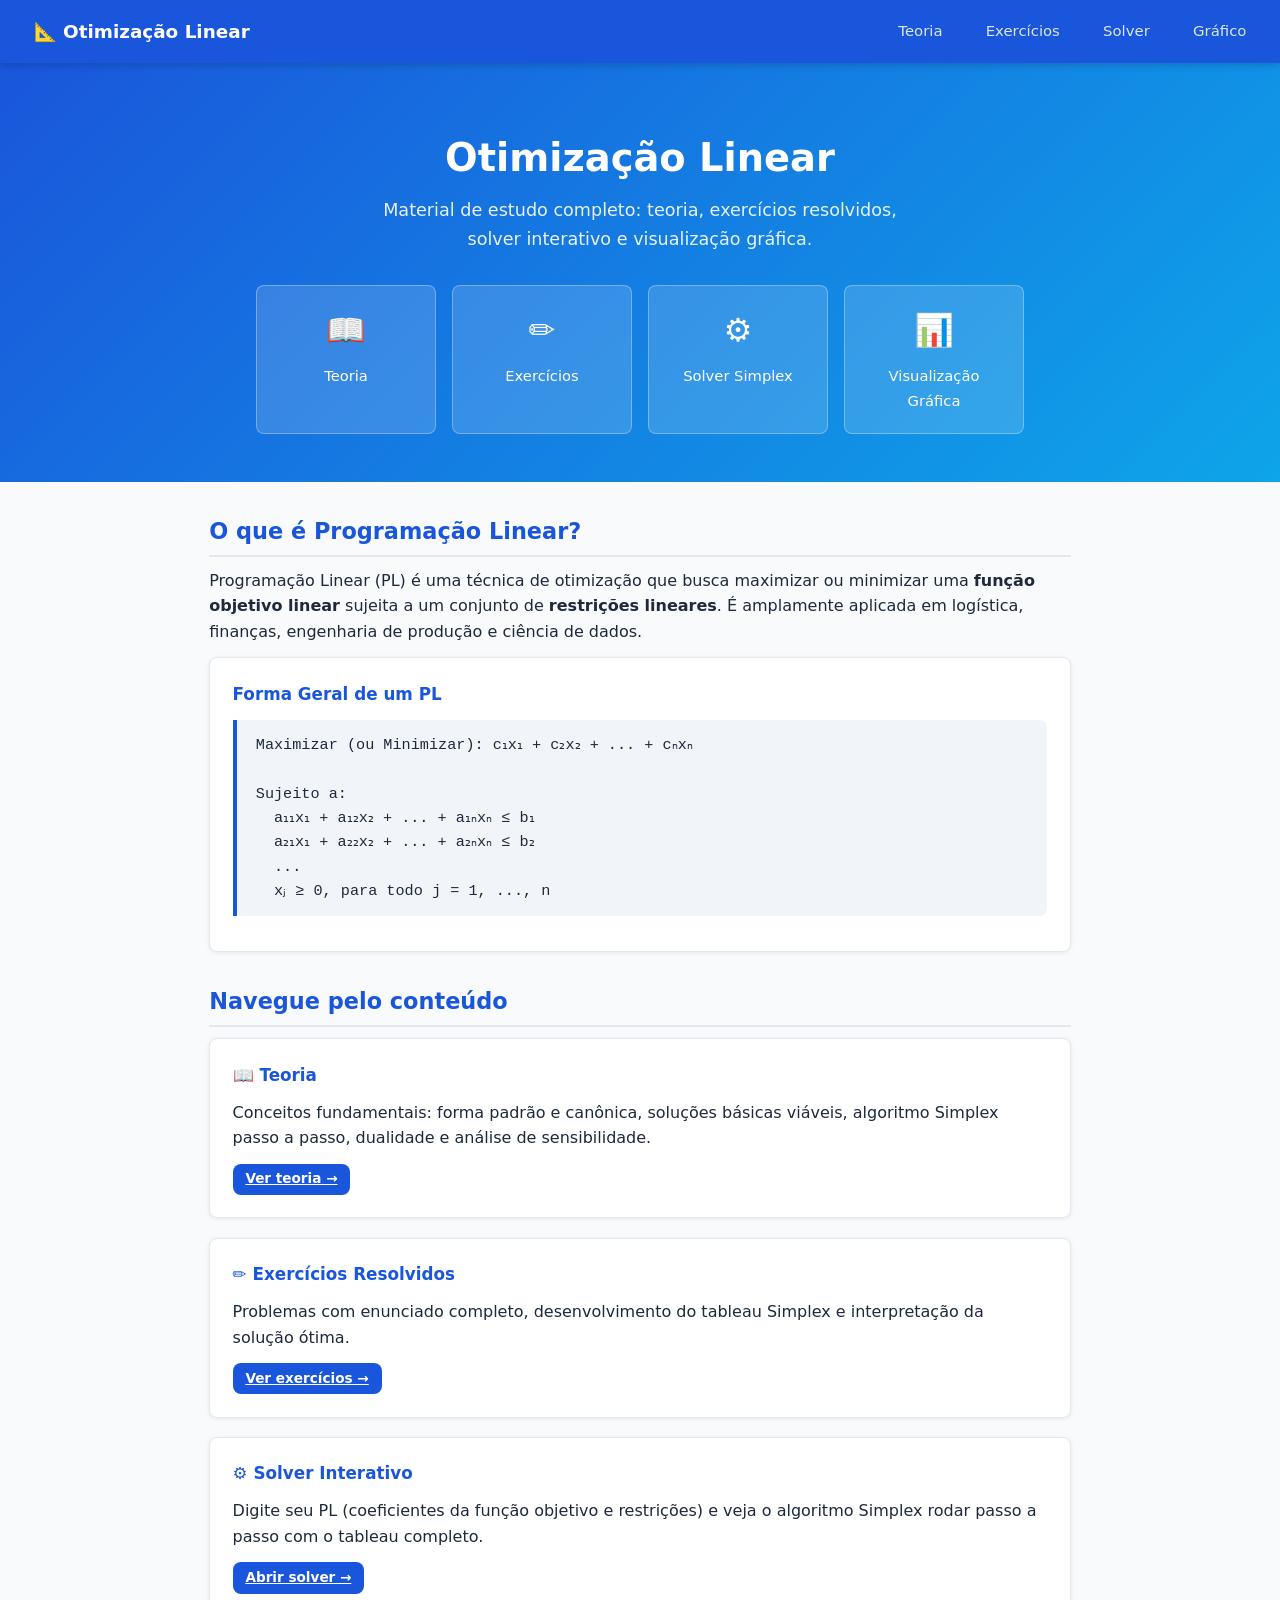
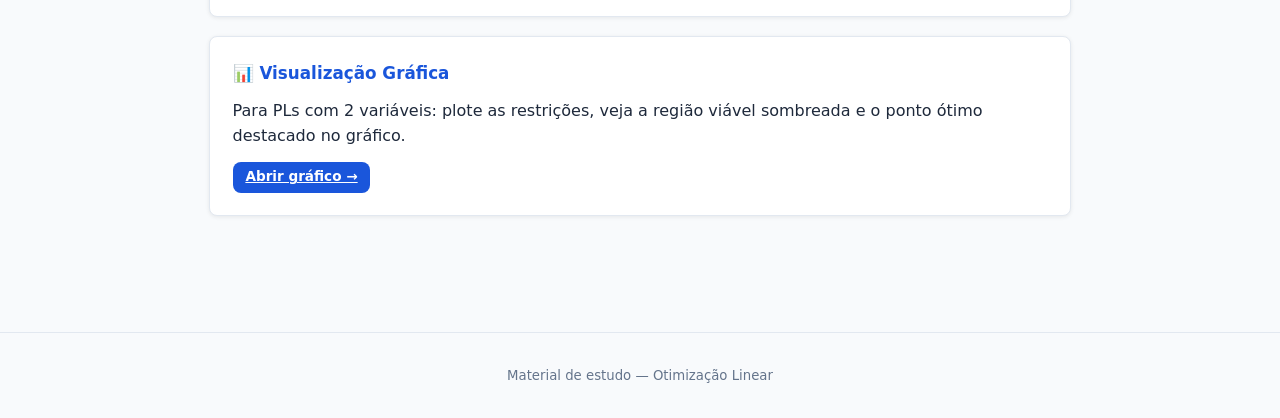
==== index.html @ d94a3b40 "feat: site inicial de Otimizacao Linear - index.html: pagina inicial com navegacao - teoria.html: te" ====
<!DOCTYPE html>
<html lang="pt-BR">
<head>
  <meta charset="UTF-8">
  <meta name="viewport" content="width=device-width, initial-scale=1.0">
  <title>Otimização Linear</title>
  <link rel="stylesheet" href="style.css">
</head>
<body>

<nav>
  <a href="index.html" class="brand">📐 Otimização Linear</a>
  <a href="teoria.html">Teoria</a>
  <a href="exercicios.html">Exercícios</a>
  <a href="solver.html">Solver</a>
  <a href="grafico.html">Gráfico</a>
</nav>

<div class="hero">
  <h1>Otimização Linear</h1>
  <p>Material de estudo completo: teoria, exercícios resolvidos, solver interativo e visualização gráfica.</p>

  <div class="hero-cards">
    <a href="teoria.html" class="hero-card">
      <span class="icon">📖</span>
      <span>Teoria</span>
    </a>
    <a href="exercicios.html" class="hero-card">
      <span class="icon">✏️</span>
      <span>Exercícios</span>
    </a>
    <a href="solver.html" class="hero-card">
      <span class="icon">⚙️</span>
      <span>Solver Simplex</span>
    </a>
    <a href="grafico.html" class="hero-card">
      <span class="icon">📊</span>
      <span>Visualização Gráfica</span>
    </a>
  </div>
</div>

<main>
  <h2>O que é Programação Linear?</h2>
  <p>
    Programação Linear (PL) é uma técnica de otimização que busca maximizar ou minimizar uma
    <strong>função objetivo linear</strong> sujeita a um conjunto de <strong>restrições lineares</strong>.
    É amplamente aplicada em logística, finanças, engenharia de produção e ciência de dados.
  </p>

  <div class="card">
    <div class="card-title">Forma Geral de um PL</div>
    <div class="math-block">
      Maximizar (ou Minimizar):  c₁x₁ + c₂x₂ + ... + cₙxₙ<br><br>
      Sujeito a:<br>
      &nbsp;&nbsp;a₁₁x₁ + a₁₂x₂ + ... + a₁ₙxₙ ≤ b₁<br>
      &nbsp;&nbsp;a₂₁x₁ + a₂₂x₂ + ... + a₂ₙxₙ ≤ b₂<br>
      &nbsp;&nbsp;...<br>
      &nbsp;&nbsp;xⱼ ≥ 0, para todo j = 1, ..., n
    </div>
  </div>

  <h2>Navegue pelo conteúdo</h2>

  <div class="card">
    <div class="card-title">📖 Teoria</div>
    <p>Conceitos fundamentais: forma padrão e canônica, soluções básicas viáveis, algoritmo Simplex passo a passo, dualidade e análise de sensibilidade.</p>
    <a href="teoria.html" class="btn btn-primary btn-sm">Ver teoria →</a>
  </div>

  <div class="card">
    <div class="card-title">✏️ Exercícios Resolvidos</div>
    <p>Problemas com enunciado completo, desenvolvimento do tableau Simplex e interpretação da solução ótima.</p>
    <a href="exercicios.html" class="btn btn-primary btn-sm">Ver exercícios →</a>
  </div>

  <div class="card">
    <div class="card-title">⚙️ Solver Interativo</div>
    <p>Digite seu PL (coeficientes da função objetivo e restrições) e veja o algoritmo Simplex rodar passo a passo com o tableau completo.</p>
    <a href="solver.html" class="btn btn-primary btn-sm">Abrir solver →</a>
  </div>

  <div class="card">
    <div class="card-title">📊 Visualização Gráfica</div>
    <p>Para PLs com 2 variáveis: plote as restrições, veja a região viável sombreada e o ponto ótimo destacado no gráfico.</p>
    <a href="grafico.html" class="btn btn-primary btn-sm">Abrir gráfico →</a>
  </div>
</main>

<footer>
  Material de estudo — Otimização Linear
</footer>

</body>
</html>
---- style.css ----
/* ============================================================
   Otimização Linear — Estilo Global
   ============================================================ */

:root {
  --primary:    #1a56db;
  --primary-dk: #1240a8;
  --accent:     #0ea5e9;
  --bg:         #f8fafc;
  --surface:    #ffffff;
  --border:     #e2e8f0;
  --text:       #1e293b;
  --text-muted: #64748b;
  --success:    #16a34a;
  --warning:    #d97706;
  --danger:     #dc2626;
  --radius:     8px;
  --shadow:     0 1px 4px rgba(0,0,0,.08);
}

* { box-sizing: border-box; margin: 0; padding: 0; }

body {
  font-family: 'Segoe UI', system-ui, sans-serif;
  background: var(--bg);
  color: var(--text);
  line-height: 1.6;
}

/* ── Navbar ── */
nav {
  background: var(--primary);
  padding: .75rem 1.5rem;
  display: flex;
  align-items: center;
  gap: 1.5rem;
  flex-wrap: wrap;
  box-shadow: 0 2px 8px rgba(0,0,0,.18);
  position: sticky;
  top: 0;
  z-index: 100;
}

nav .brand {
  font-size: 1.15rem;
  font-weight: 700;
  color: #fff;
  text-decoration: none;
  margin-right: auto;
}

nav a {
  color: rgba(255,255,255,.85);
  text-decoration: none;
  font-size: .93rem;
  padding: .3rem .6rem;
  border-radius: var(--radius);
  transition: background .15s, color .15s;
}

nav a:hover, nav a.active {
  background: rgba(255,255,255,.18);
  color: #fff;
}

/* ── Hero ── */
.hero {
  background: linear-gradient(135deg, var(--primary) 0%, var(--accent) 100%);
  color: #fff;
  text-align: center;
  padding: 4rem 1.5rem 3rem;
}

.hero h1 { font-size: 2.4rem; font-weight: 800; margin-bottom: .5rem; }
.hero p  { font-size: 1.1rem; opacity: .9; max-width: 560px; margin: 0 auto 1.8rem; }

.hero-cards {
  display: flex;
  gap: 1rem;
  justify-content: center;
  flex-wrap: wrap;
  margin-top: 2rem;
}

.hero-card {
  background: rgba(255,255,255,.15);
  border: 1px solid rgba(255,255,255,.3);
  border-radius: var(--radius);
  padding: 1.2rem 1.5rem;
  width: 180px;
  text-decoration: none;
  color: #fff;
  transition: background .2s, transform .2s;
}

.hero-card:hover {
  background: rgba(255,255,255,.25);
  transform: translateY(-3px);
}

.hero-card .icon { font-size: 2rem; display: block; margin-bottom: .4rem; }
.hero-card span  { font-size: .92rem; font-weight: 500; }

/* ── Layout ── */
main {
  max-width: 900px;
  margin: 2rem auto;
  padding: 0 1.2rem 3rem;
}

/* ── Section headings ── */
h1 { font-size: 1.9rem; font-weight: 700; margin-bottom: 1rem; }
h2 { font-size: 1.4rem; font-weight: 600; margin: 2rem 0 .7rem; color: var(--primary); border-bottom: 2px solid var(--border); padding-bottom: .3rem; }
h3 { font-size: 1.1rem; font-weight: 600; margin: 1.4rem 0 .4rem; }
p  { margin-bottom: .8rem; }

/* ── Cards ── */
.card {
  background: var(--surface);
  border: 1px solid var(--border);
  border-radius: var(--radius);
  padding: 1.4rem;
  margin-bottom: 1.2rem;
  box-shadow: var(--shadow);
}

.card-title {
  font-size: 1.05rem;
  font-weight: 600;
  margin-bottom: .7rem;
  color: var(--primary);
}

/* ── Tableau ── */
.tableau-wrap { overflow-x: auto; margin: 1rem 0; }

table.tableau {
  border-collapse: collapse;
  font-size: .9rem;
  min-width: 360px;
}

table.tableau th,
table.tableau td {
  border: 1px solid var(--border);
  padding: .4rem .75rem;
  text-align: center;
}

table.tableau thead th {
  background: var(--primary);
  color: #fff;
  font-weight: 600;
}

table.tableau tbody tr:nth-child(even) { background: #f1f5f9; }
table.tableau .pivot  { background: #fef3c7; font-weight: 700; color: #92400e; }
table.tableau .basis  { background: #eff6ff; font-weight: 600; }
table.tableau .result { background: #f0fdf4; font-weight: 700; color: var(--success); }

/* ── Math blocks ── */
.math-block {
  background: #f1f5f9;
  border-left: 4px solid var(--primary);
  border-radius: 0 var(--radius) var(--radius) 0;
  padding: .8rem 1.2rem;
  margin: .8rem 0;
  font-family: 'Courier New', monospace;
  font-size: .95rem;
  overflow-x: auto;
}

/* ── Badges ── */
.badge {
  display: inline-block;
  padding: .15rem .55rem;
  border-radius: 999px;
  font-size: .78rem;
  font-weight: 600;
}
.badge-blue   { background: #dbeafe; color: #1e40af; }
.badge-green  { background: #dcfce7; color: #15803d; }
.badge-orange { background: #ffedd5; color: #c2410c; }

/* ── Solver form ── */
.solver-grid {
  display: grid;
  grid-template-columns: repeat(auto-fill, minmax(80px, 1fr));
  gap: .5rem;
  align-items: center;
}

label.solver-label {
  font-size: .85rem;
  font-weight: 600;
  color: var(--text-muted);
  display: block;
  margin-bottom: .2rem;
}

input[type="number"], input[type="text"], select {
  width: 100%;
  padding: .45rem .65rem;
  border: 1px solid var(--border);
  border-radius: var(--radius);
  font-size: .92rem;
  background: #fff;
  color: var(--text);
  transition: border-color .15s;
}

input:focus, select:focus {
  outline: none;
  border-color: var(--primary);
  box-shadow: 0 0 0 3px rgba(26,86,219,.12);
}

.btn {
  display: inline-block;
  padding: .55rem 1.3rem;
  border-radius: var(--radius);
  font-size: .95rem;
  font-weight: 600;
  cursor: pointer;
  border: none;
  transition: background .15s, transform .1s;
}

.btn:active { transform: scale(.97); }

.btn-primary { background: var(--primary); color: #fff; }
.btn-primary:hover { background: var(--primary-dk); }
.btn-outline { background: transparent; color: var(--primary); border: 2px solid var(--primary); }
.btn-outline:hover { background: var(--primary); color: #fff; }
.btn-sm { padding: .3rem .8rem; font-size: .85rem; }

.btn-group { display: flex; gap: .6rem; flex-wrap: wrap; margin-top: 1rem; }

/* ── Alerts ── */
.alert {
  padding: .8rem 1.1rem;
  border-radius: var(--radius);
  margin: .8rem 0;
  font-size: .92rem;
}
.alert-info    { background: #eff6ff; border-left: 4px solid var(--primary); }
.alert-success { background: #f0fdf4; border-left: 4px solid var(--success); }
.alert-warning { background: #fffbeb; border-left: 4px solid var(--warning); }

/* ── Steps (exercícios) ── */
.step {
  display: flex;
  gap: 1rem;
  margin-bottom: 1.2rem;
  align-items: flex-start;
}
.step-num {
  min-width: 2rem;
  height: 2rem;
  background: var(--primary);
  color: #fff;
  border-radius: 50%;
  display: flex;
  align-items: center;
  justify-content: center;
  font-weight: 700;
  font-size: .9rem;
  flex-shrink: 0;
  margin-top: .1rem;
}

/* ── Footer ── */
footer {
  text-align: center;
  color: var(--text-muted);
  font-size: .83rem;
  padding: 2rem 1rem;
  border-top: 1px solid var(--border);
  margin-top: 3rem;
}

/* ── Responsivo ── */
@media (max-width: 600px) {
  .hero h1 { font-size: 1.7rem; }
  nav { gap: .6rem; }
  .hero-card { width: 140px; }
}
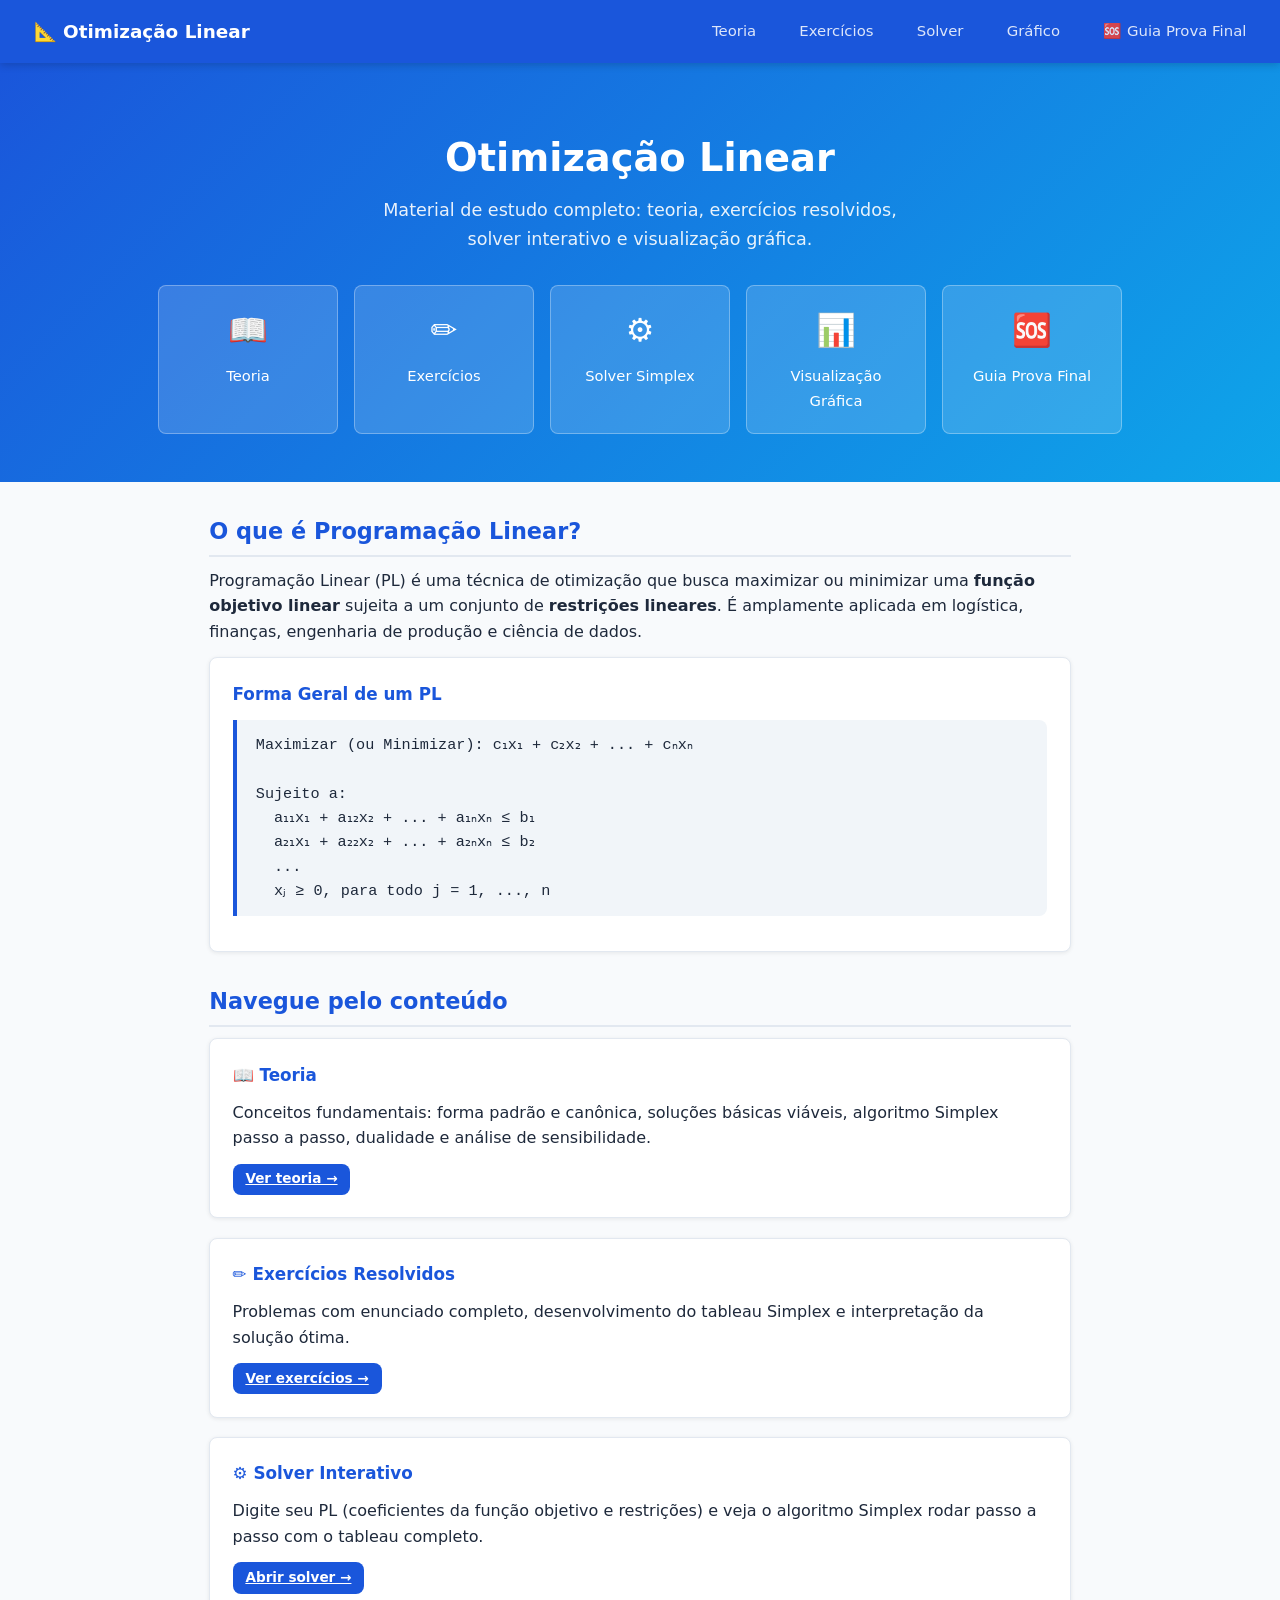
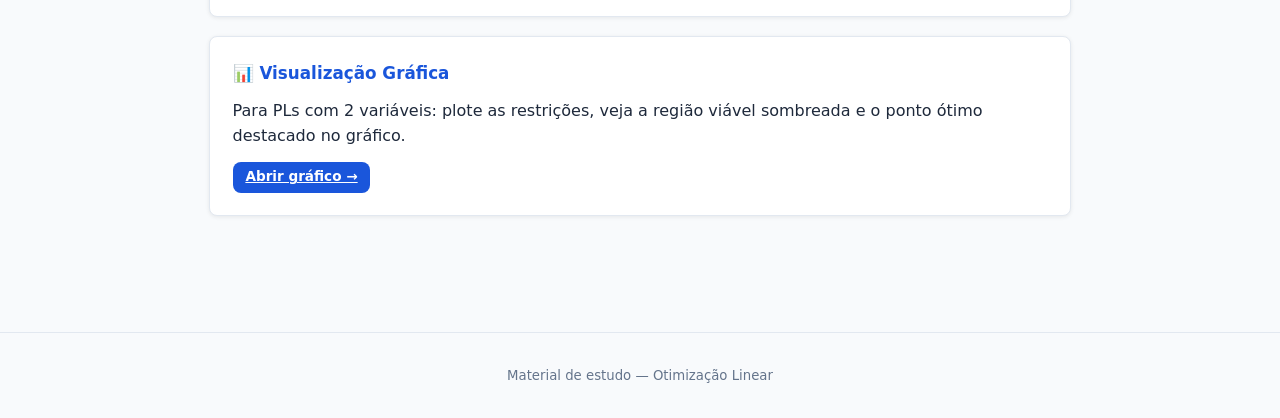
==== commit 94895fe1: "feat: adiciona guia de sobrevivencia para prova final e arquivos de apoio ao dev Novo guia-prova-fin" ====
--- a/index.html
+++ b/index.html
@@ -14,6 +14,7 @@
   <a href="exercicios.html">Exercícios</a>
   <a href="solver.html">Solver</a>
   <a href="grafico.html">Gráfico</a>
+  <a href="guia-prova-final.html">🆘 Guia Prova Final</a>
 </nav>
 
 <div class="hero">
@@ -36,6 +37,10 @@
     <a href="grafico.html" class="hero-card">
       <span class="icon">📊</span>
       <span>Visualização Gráfica</span>
+    </a>
+    <a href="guia-prova-final.html" class="hero-card">
+      <span class="icon">🆘</span>
+      <span>Guia Prova Final</span>
     </a>
   </div>
 </div>
--- a/style.css
+++ b/style.css
@@ -279,9 +279,64 @@
   margin-top: 3rem;
 }
 
-/* ── Responsivo ── */
+/* ── Tablet (até 768px) ── */
+@media (max-width: 768px) {
+  main { padding: 0 .9rem 2rem; }
+  .hero { padding: 2.5rem 1rem 2rem; }
+  .hero h1 { font-size: 1.9rem; }
+  .hero p  { font-size: 1rem; }
+  .hero-cards { gap: .8rem; }
+  .hero-card { width: 155px; }
+  .solver-grid { grid-template-columns: repeat(auto-fill, minmax(70px, 1fr)); }
+}
+
+/* ── Mobile (até 600px) ── */
 @media (max-width: 600px) {
-  .hero h1 { font-size: 1.7rem; }
-  nav { gap: .6rem; }
-  .hero-card { width: 140px; }
-}
+  /* Navbar */
+  nav { gap: .4rem; padding: .55rem .8rem; flex-wrap: wrap; }
+  nav .brand { font-size: .95rem; }
+  nav a { font-size: .8rem; padding: .28rem .45rem; }
+
+  /* Hero */
+  .hero { padding: 1.8rem .9rem 1.4rem; }
+  .hero h1 { font-size: 1.4rem; }
+  .hero p  { font-size: .9rem; margin-bottom: 1.2rem; }
+  .hero-cards { gap: .6rem; }
+  .hero-card { width: 120px; padding: .9rem .7rem; }
+  .hero-card .icon { font-size: 1.5rem; }
+  .hero-card span  { font-size: .82rem; }
+
+  /* Layout */
+  main { padding: 0 .7rem 2rem; margin: 1.2rem auto; }
+  h1 { font-size: 1.5rem; }
+  h2 { font-size: 1.2rem; }
+  h3 { font-size: 1rem; }
+
+  /* Seções internas */
+  .section { padding: 1.2rem .8rem; }
+
+  /* Alertas / cards */
+  .alert { font-size: .85rem; padding: .6rem .85rem; }
+  .card  { padding: 1rem 1rem; }
+
+  /* Math block global */
+  .math-block {
+    font-size: .8rem;
+    padding: .6rem .9rem;
+    overflow-x: auto;
+    max-width: 100%;
+  }
+
+  /* Tableau global */
+  .tableau-wrap { overflow-x: auto; -webkit-overflow-scrolling: touch; }
+  table.tableau { font-size: .8rem; }
+  table.tableau th, table.tableau td { padding: .35rem .55rem; }
+
+  /* Botões */
+  .btn { padding: .48rem 1rem; font-size: .9rem; }
+  .btn-group { gap: .4rem; }
+
+  /* Solver grid */
+  .solver-grid { grid-template-columns: repeat(auto-fill, minmax(65px, 1fr)); gap: .35rem; }
+  input[type="number"], input[type="text"], select { padding: .38rem .5rem; font-size: .88rem; }
+}
